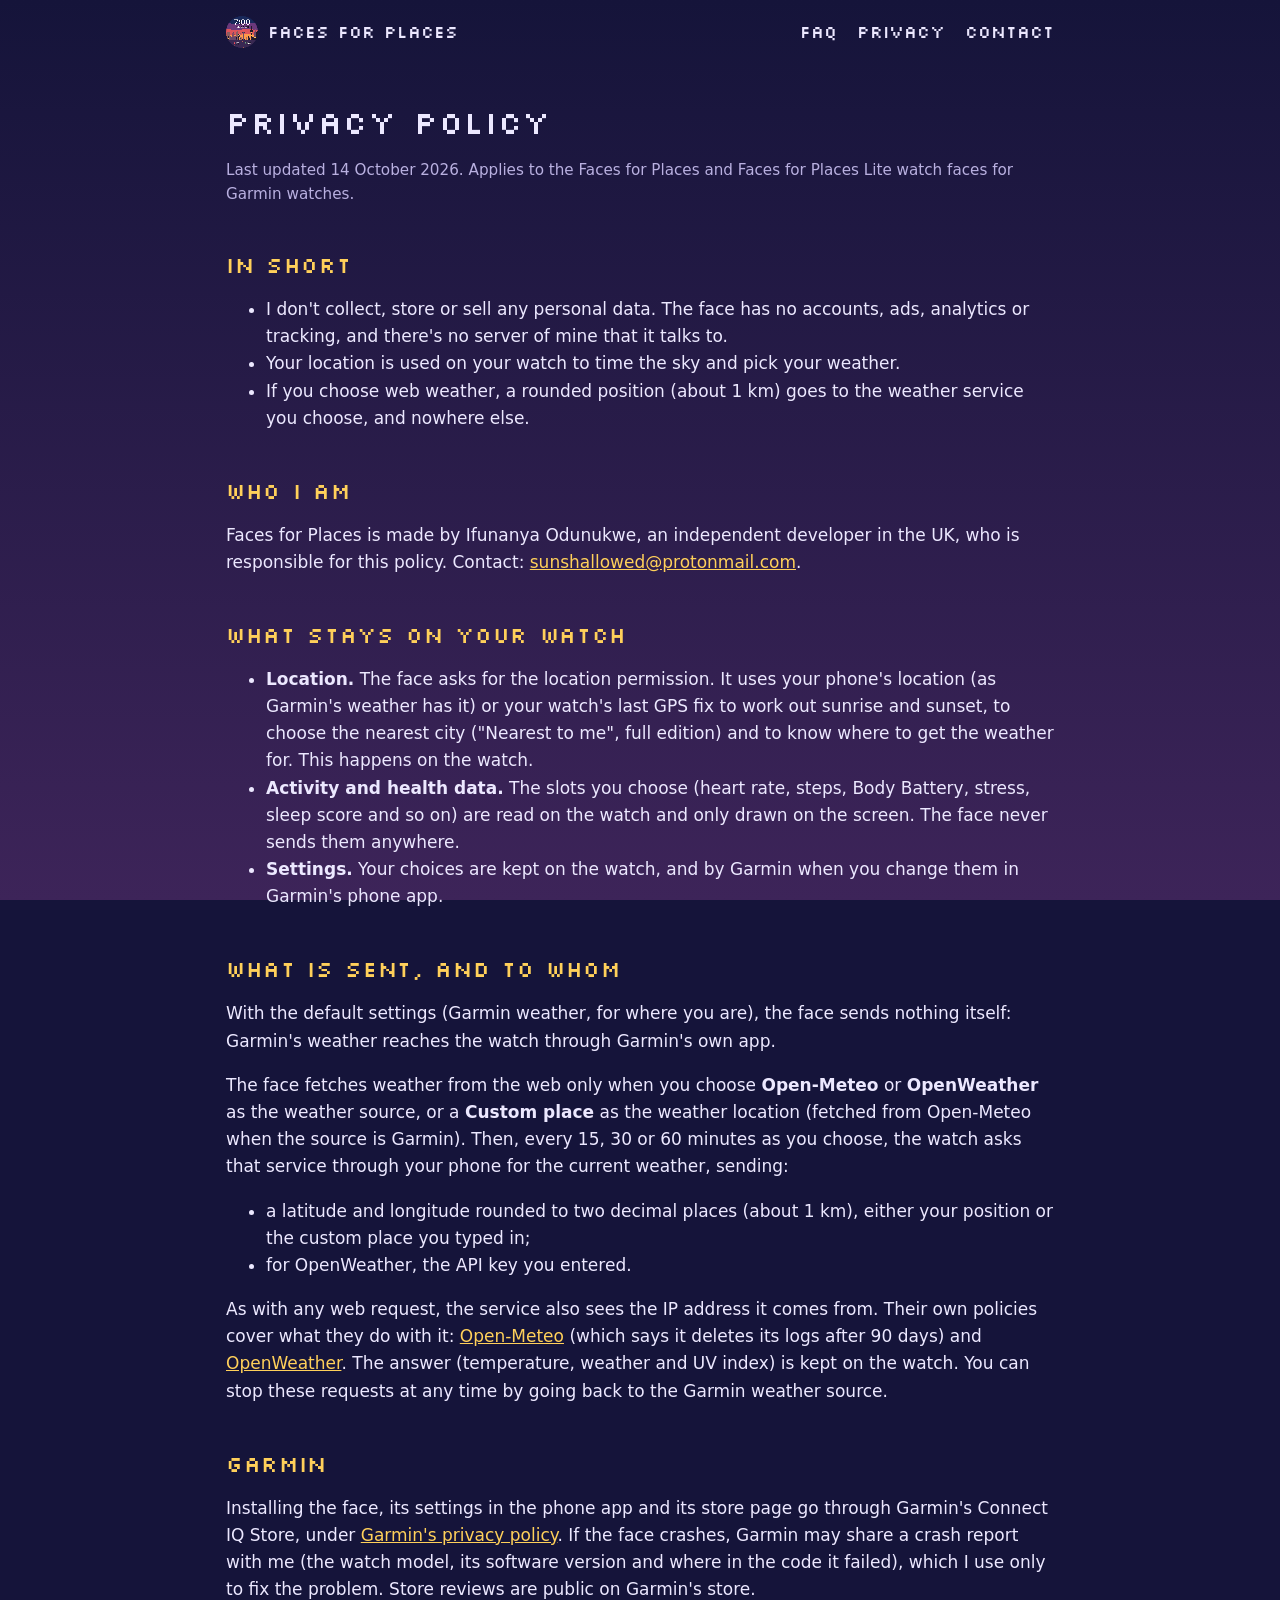
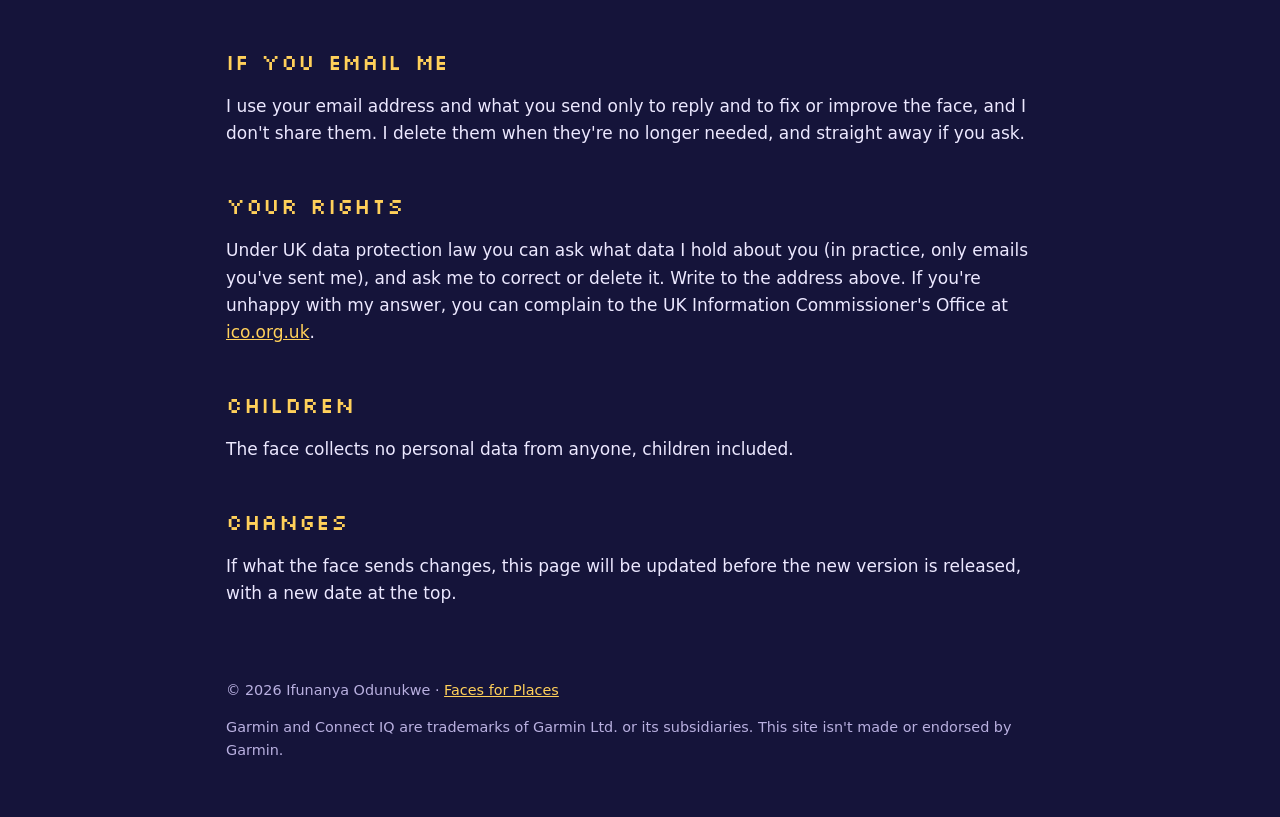
==== privacy.html @ 44ac738c "Website: FAQ and privacy policy for the store listings (site/, GitHub Pages) Co-Authored-By: Claude " ====
<!doctype html>
<html lang="en">
<head>
<meta charset="utf-8">
<meta name="viewport" content="width=device-width, initial-scale=1">
<title>Privacy Policy · Faces for Places</title>
<meta name="description" content="Privacy policy for the Faces for Places and Faces for Places Lite watch faces.">
<link rel="icon" href="img/cover.png">
<link rel="preconnect" href="https://fonts.googleapis.com">
<link rel="preconnect" href="https://fonts.gstatic.com" crossorigin>
<link href="https://fonts.googleapis.com/css2?family=Silkscreen&display=swap" rel="stylesheet">
<link rel="stylesheet" href="style.css">
</head>
<body>
<header>
  <nav>
    <a class="home" href="./"><img src="img/cover.png" alt="">Faces for Places</a>
    <a href="./#faq">FAQ</a>
    <a href="privacy.html">Privacy</a>
    <a href="./#contact">Contact</a>
  </nav>
</header>

<main>
  <h1>Privacy policy</h1>
  <p class="note">Last updated 14 October 2026. Applies to the Faces for Places and Faces for Places Lite watch
    faces for Garmin watches.</p>

  <h2>In short</h2>
  <ul>
    <li>I don't collect, store or sell any personal data. The face has no accounts, ads, analytics or tracking,
      and there's no server of mine that it talks to.</li>
    <li>Your location is used on your watch to time the sky and pick your weather.</li>
    <li>If you choose web weather, a rounded position (about 1 km) goes to the weather service you choose, and
      nowhere else.</li>
  </ul>

  <h2>Who I am</h2>
  <p>Faces for Places is made by Ifunanya Odunukwe, an independent developer in the UK, who is responsible for this
    policy. Contact: <a href="mailto:sunshallowed@protonmail.com">sunshallowed@protonmail.com</a>.</p>

  <h2>What stays on your watch</h2>
  <ul>
    <li><b>Location.</b> The face asks for the location permission. It uses your phone's location (as Garmin's
      weather has it) or your watch's last GPS fix to work out sunrise and sunset, to choose the nearest city
      ("Nearest to me", full edition) and to know where to get the weather for. This happens on the watch.</li>
    <li><b>Activity and health data.</b> The slots you choose (heart rate, steps, Body Battery, stress, sleep score
      and so on) are read on the watch and only drawn on the screen. The face never sends them anywhere.</li>
    <li><b>Settings.</b> Your choices are kept on the watch, and by Garmin when you change them in Garmin's phone
      app.</li>
  </ul>

  <h2>What is sent, and to whom</h2>
  <p>With the default settings (Garmin weather, for where you are), the face sends nothing itself: Garmin's weather
    reaches the watch through Garmin's own app.</p>
  <p>The face fetches weather from the web only when you choose <b>Open-Meteo</b> or <b>OpenWeather</b> as the
    weather source, or a <b>Custom place</b> as the weather location (fetched from Open-Meteo when the source is Garmin). Then, every 15, 30 or
    60 minutes as you choose, the watch asks that service through your phone for the current weather, sending:</p>
  <ul>
    <li>a latitude and longitude rounded to two decimal places (about 1 km), either your position or the custom
      place you typed in;</li>
    <li>for OpenWeather, the API key you entered.</li>
  </ul>
  <p>As with any web request, the service also sees the IP address it comes from. Their own policies cover what they
    do with it:
    <a href="https://open-meteo.com/en/terms">Open-Meteo</a> (which says it deletes its logs after 90 days) and
    <a href="https://openweather.co.uk/privacy-policy">OpenWeather</a>. The answer (temperature, weather and UV
    index) is kept on the watch. You can stop these requests at any time by going back to the Garmin weather
    source.</p>

  <h2>Garmin</h2>
  <p>Installing the face, its settings in the phone app and its store page go through Garmin's Connect IQ Store,
    under <a href="https://www.garmin.com/en-GB/privacy/connect/">Garmin's privacy policy</a>. If the face crashes,
    Garmin may share a crash report with me (the watch model, its software version and where in the code it
    failed), which I use only to fix the problem. Store reviews are public on Garmin's store.</p>

  <h2>If you email me</h2>
  <p>I use your email address and what you send only to reply and to fix or improve the face, and I don't share
    them. I delete them when they're no longer needed, and straight away if you ask.</p>

  <h2>Your rights</h2>
  <p>Under UK data protection law you can ask what data I hold about you (in practice, only emails you've sent me),
    and ask me to correct or delete it. Write to the address above. If you're unhappy with my answer, you can
    complain to the UK Information Commissioner's Office at <a href="https://ico.org.uk/">ico.org.uk</a>.</p>

  <h2>Children</h2>
  <p>The face collects no personal data from anyone, children included.</p>

  <h2>Changes</h2>
  <p>If what the face sends changes, this page will be updated before the new version is released, with a new date
    at the top.</p>
</main>

<footer>
  <p>© 2026 Ifunanya Odunukwe · <a href="./">Faces for Places</a></p>
  <p>Garmin and Connect IQ are trademarks of Garmin Ltd. or its subsidiaries. This site isn't made or endorsed by Garmin.</p>
</footer>
</body>
</html>
---- style.css ----
:root {
  --night: #15143a;
  --dusk: #3d2459;
  --text: #ece8ff;
  --muted: #b9b0e0;
  --accent: #ffd05a;
  --link: #ffd05a;
  --card: rgba(255, 255, 255, 0.06);
  --line: rgba(255, 255, 255, 0.14);
}

* { box-sizing: border-box; }

html { background: var(--night); }

body {
  margin: 0;
  min-height: 100vh;
  color: var(--text);
  background: linear-gradient(180deg, var(--night) 0%, var(--dusk) 100%) fixed;
  font: 17px/1.6 system-ui, -apple-system, "Segoe UI", Roboto, sans-serif;
}

main, header, footer { max-width: 860px; margin: 0 auto; padding: 0 16px; }

h1, h2, h3, .pixel {
  font-family: "Silkscreen", monospace;
  font-weight: 400;
  letter-spacing: 0.03em;
  line-height: 1.25;
}
h1 { font-size: 2rem; margin: 1.2em 0 0.4em; }
h2 { font-size: 1.4rem; margin: 2em 0 0.6em; color: var(--accent); }
h3 { font-size: 1.05rem; margin: 1.4em 0 0.3em; }

a { color: var(--link); }
a:hover { text-decoration-thickness: 2px; }

img { max-width: 100%; height: auto; display: block; image-rendering: pixelated; }

nav {
  display: flex; gap: 20px; flex-wrap: wrap; align-items: center;
  padding: 16px 0; font-family: "Silkscreen", monospace;
}
nav a { color: var(--text); text-decoration: none; }
nav a:hover { color: var(--accent); }
nav .home { margin-right: auto; display: flex; align-items: center; gap: 10px; }
nav .home img { width: 32px; height: 32px; border-radius: 50%; }
@media (max-width: 560px) {
  nav { gap: 8px 20px; }
  nav .home { flex-basis: 100%; }
}

.hero { border-radius: 12px; margin: 8px 0 20px; }
.lead { font-size: 1.2rem; color: var(--muted); }

.cta {
  display: inline-block; margin: 8px 0; padding: 12px 20px; border-radius: 8px;
  background: var(--accent); color: var(--night); text-decoration: none;
  font-family: "Silkscreen", monospace;
}
.cta[aria-disabled="true"] { opacity: 0.85; cursor: default; }

.gallery { display: grid; grid-template-columns: repeat(auto-fit, minmax(180px, 1fr)); gap: 16px; }
.gallery figure { margin: 0; }
.gallery img { width: 100%; border-radius: 50%; }
.gallery figcaption { text-align: center; color: var(--muted); font-size: 0.9rem; margin-top: 6px; }

.wide { border-radius: 12px; margin: 12px 0; }

.cards { display: grid; grid-template-columns: repeat(auto-fit, minmax(240px, 1fr)); gap: 16px; }
.card { background: var(--card); border: 1px solid var(--line); border-radius: 12px; padding: 4px 20px 12px; }
.card h3 { color: var(--accent); }

details { border-bottom: 1px solid var(--line); padding: 10px 0; }
summary { cursor: pointer; font-weight: 600; }
details p, details ul { margin: 8px 0 4px; color: var(--text); }

.note { color: var(--muted); font-size: 0.95rem; }

footer { padding: 40px 16px; color: var(--muted); font-size: 0.9rem; }
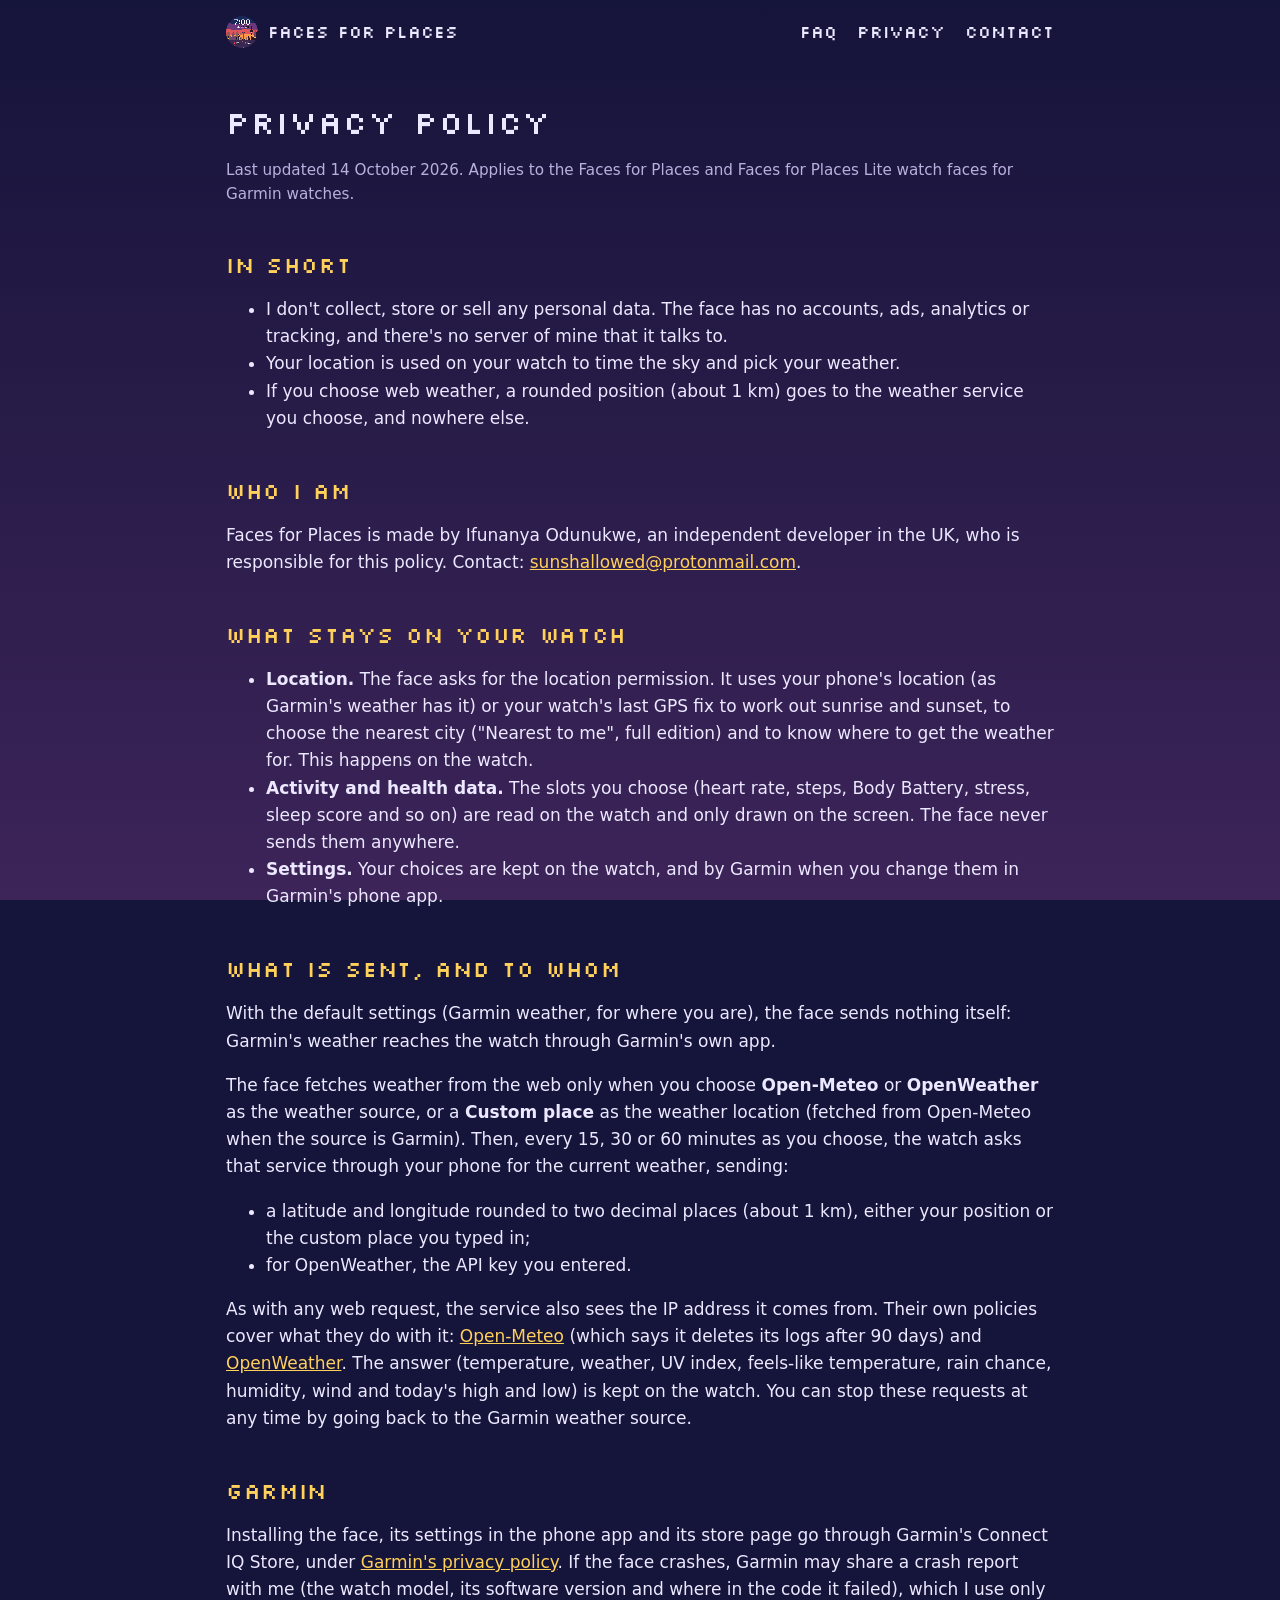
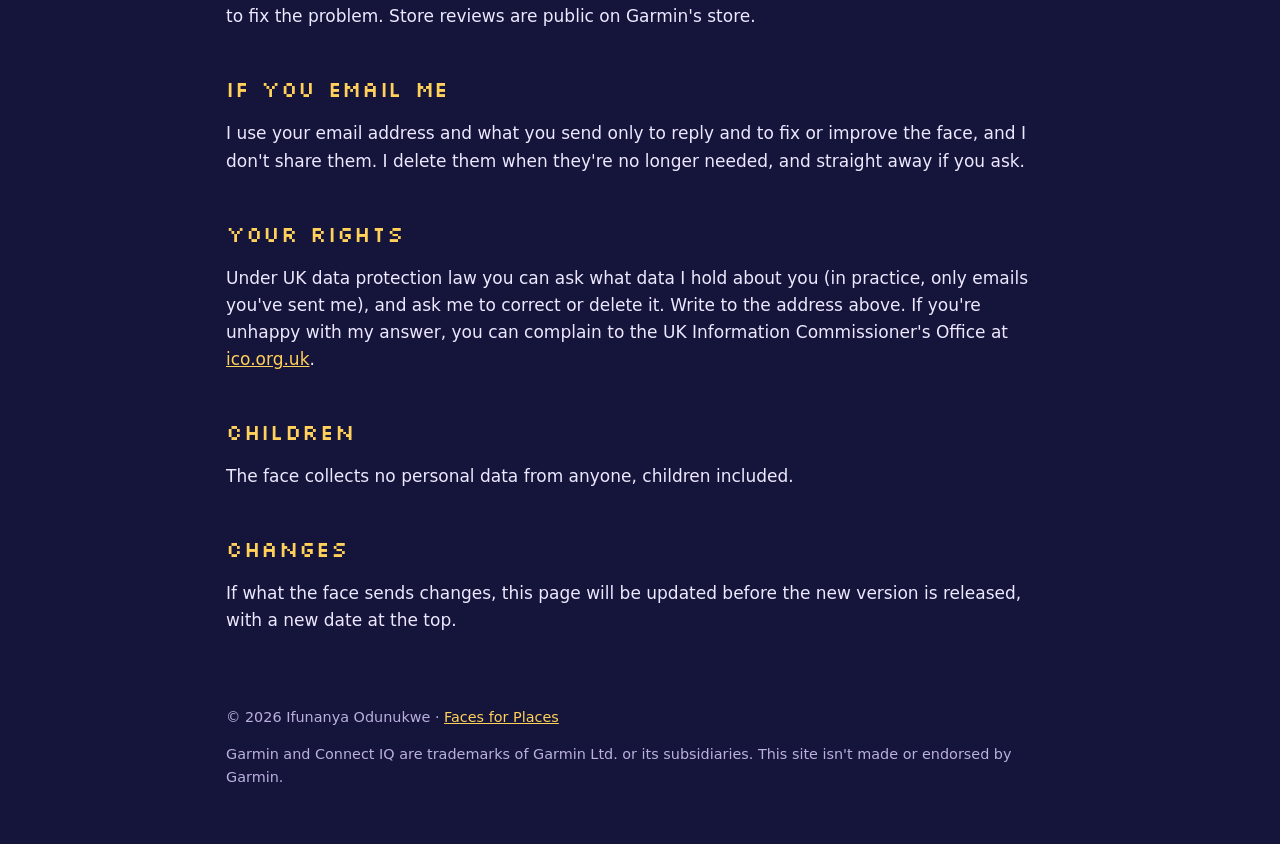
==== commit 3d677f23: "﻿Weather stat slots: feels like, high/low, rain chance, humidity, wind Five new slot options, groupe" ====
--- a/privacy.html
+++ b/privacy.html
@@ -9,7 +9,7 @@
 <link rel="preconnect" href="https://fonts.googleapis.com">
 <link rel="preconnect" href="https://fonts.gstatic.com" crossorigin>
 <link href="https://fonts.googleapis.com/css2?family=Silkscreen&display=swap" rel="stylesheet">
-<link rel="stylesheet" href="style.css">
+<link rel="stylesheet" href="style.css?v=2">
 </head>
 <body>
 <header>
@@ -64,8 +64,8 @@
   <p>As with any web request, the service also sees the IP address it comes from. Their own policies cover what they
     do with it:
     <a href="https://open-meteo.com/en/terms">Open-Meteo</a> (which says it deletes its logs after 90 days) and
-    <a href="https://openweather.co.uk/privacy-policy">OpenWeather</a>. The answer (temperature, weather and UV
-    index) is kept on the watch. You can stop these requests at any time by going back to the Garmin weather
+    <a href="https://openweather.co.uk/privacy-policy">OpenWeather</a>. The answer (temperature, weather, UV
+    index, feels-like temperature, rain chance, humidity, wind and today's high and low) is kept on the watch. You can stop these requests at any time by going back to the Garmin weather
     source.</p>
 
   <h2>Garmin</h2>
--- a/style.css
+++ b/style.css
@@ -59,7 +59,7 @@
   background: var(--accent); color: var(--night); text-decoration: none;
   font-family: "Silkscreen", monospace;
 }
-.cta[aria-disabled="true"] { opacity: 0.85; cursor: default; }
+.cta.soon { background: transparent; color: var(--accent); border: 2px solid var(--accent); cursor: default; }
 
 .gallery { display: grid; grid-template-columns: repeat(auto-fit, minmax(180px, 1fr)); gap: 16px; }
 .gallery figure { margin: 0; }
@@ -67,6 +67,38 @@
 .gallery figcaption { text-align: center; color: var(--muted); font-size: 0.9rem; margin-top: 6px; }
 
 .wide { border-radius: 12px; margin: 12px 0; }
+
+.cities { display: grid; grid-template-columns: repeat(auto-fit, minmax(220px, 1fr)); gap: 24px 20px; }
+.cities figure { margin: 0; }
+.cities img, .cities .more { width: 100%; aspect-ratio: 1; border-radius: 50%; }
+.cities .more {
+  display: flex; align-items: center; justify-content: center; text-align: center;
+  border: 3px dashed var(--accent); color: var(--accent);
+  font-family: "Silkscreen", monospace; font-size: 1.4rem; line-height: 1.3;
+}
+.cities figcaption { color: var(--muted); font-size: 0.92rem; margin-top: 10px; }
+.cities figcaption b {
+  display: inline-block; margin-right: 6px; color: var(--text);
+  font-family: "Silkscreen", monospace; font-weight: 400; font-size: 1.05rem;
+}
+.cities .desc { display: block; margin-top: 2px; }
+@media (max-width: 560px) {
+  .cities, .gallery { grid-template-columns: 1fr 1fr; gap: 20px 12px; }
+  .cities .more { font-size: 1rem; }
+  .cities figcaption { font-size: 0.85rem; }
+}
+.badge {
+  display: inline-block; margin-bottom: 4px; padding: 0 8px; border-radius: 99px; vertical-align: 2px;
+  border: 1px solid var(--accent); color: var(--accent); font-size: 0.75rem; white-space: nowrap;
+}
+.badge.free { background: var(--accent); color: var(--night); }
+
+.features { columns: 2 300px; column-gap: 32px; padding-left: 1.2em; margin: 24px 0 0; }
+.features li { margin-bottom: 8px; break-inside: avoid; }
+.features b { color: var(--accent); font-weight: 600; }
+
+.card .price { margin: 0 0 6px; color: var(--muted); }
+.card ul { padding-left: 1.2em; margin: 0 0 8px; }
 
 .cards { display: grid; grid-template-columns: repeat(auto-fit, minmax(240px, 1fr)); gap: 16px; }
 .card { background: var(--card); border: 1px solid var(--line); border-radius: 12px; padding: 4px 20px 12px; }
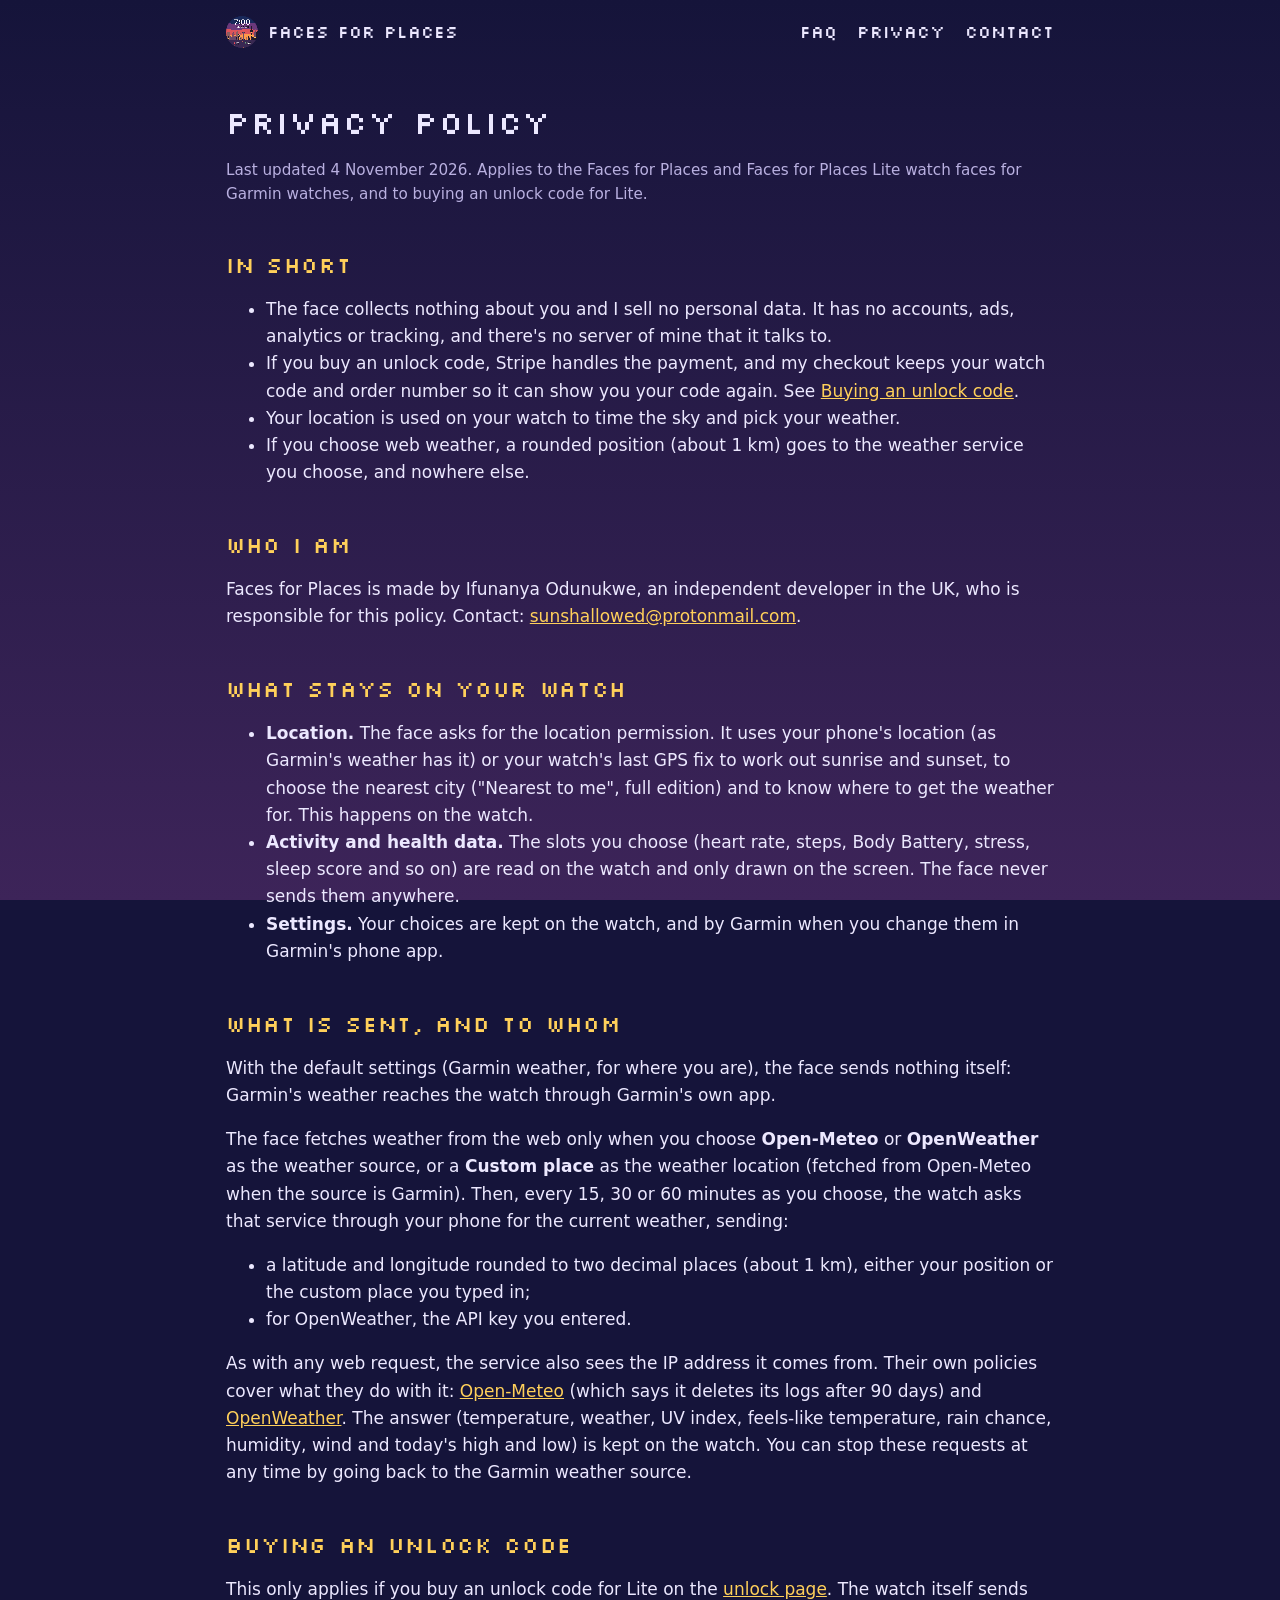
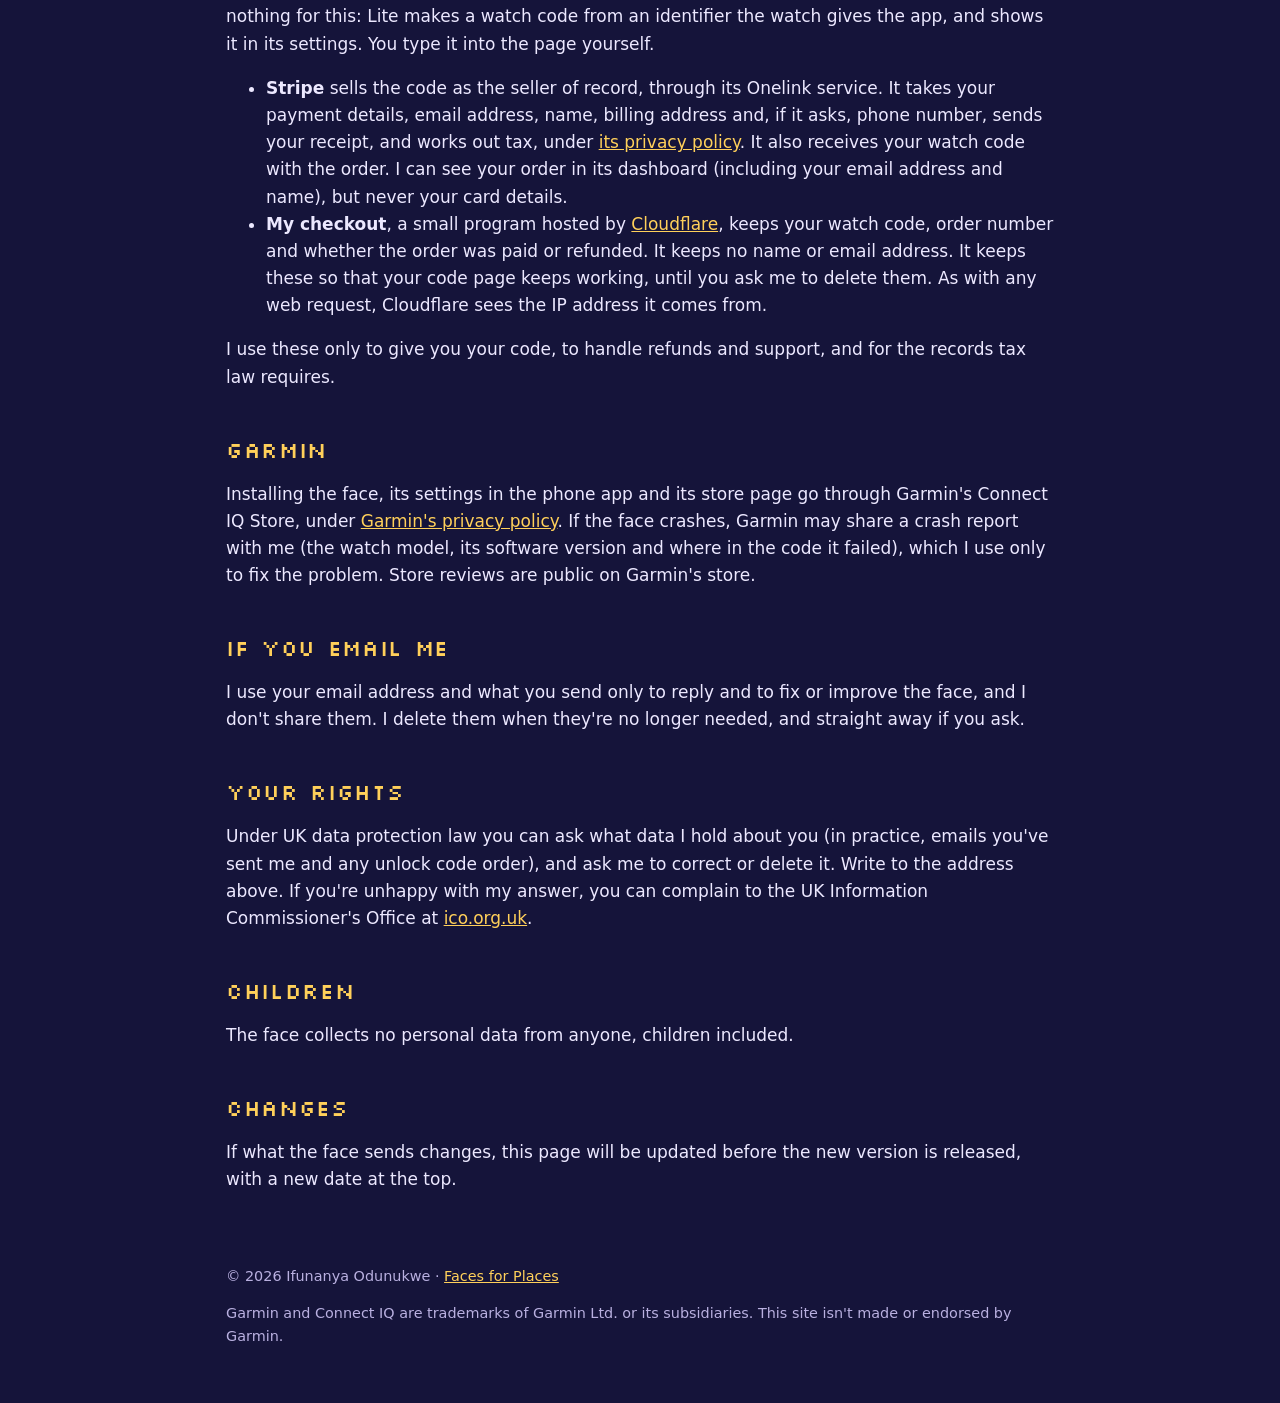
==== commit 71683557: "﻿Unlock Worker: sandbox price, KV namespace and the Worker's address The deployed Worker's settings," ====
--- a/privacy.html
+++ b/privacy.html
@@ -9,7 +9,7 @@
 <link rel="preconnect" href="https://fonts.googleapis.com">
 <link rel="preconnect" href="https://fonts.gstatic.com" crossorigin>
 <link href="https://fonts.googleapis.com/css2?family=Silkscreen&display=swap" rel="stylesheet">
-<link rel="stylesheet" href="style.css?v=2">
+<link rel="stylesheet" href="style.css?v=3">
 </head>
 <body>
 <header>
@@ -23,13 +23,15 @@
 
 <main>
   <h1>Privacy policy</h1>
-  <p class="note">Last updated 14 October 2026. Applies to the Faces for Places and Faces for Places Lite watch
-    faces for Garmin watches.</p>
+  <p class="note">Last updated 4 November 2026. Applies to the Faces for Places and Faces for Places Lite watch
+    faces for Garmin watches, and to buying an unlock code for Lite.</p>
 
   <h2>In short</h2>
   <ul>
-    <li>I don't collect, store or sell any personal data. The face has no accounts, ads, analytics or tracking,
-      and there's no server of mine that it talks to.</li>
+    <li>The face collects nothing about you and I sell no personal data. It has no accounts, ads, analytics or
+      tracking, and there's no server of mine that it talks to.</li>
+    <li>If you buy an unlock code, Stripe handles the payment, and my checkout keeps your watch code and
+      order number so it can show you your code again. See <a href="#unlock">Buying an unlock code</a>.</li>
     <li>Your location is used on your watch to time the sky and pick your weather.</li>
     <li>If you choose web weather, a rounded position (about 1 km) goes to the weather service you choose, and
       nowhere else.</li>
@@ -68,6 +70,24 @@
     index, feels-like temperature, rain chance, humidity, wind and today's high and low) is kept on the watch. You can stop these requests at any time by going back to the Garmin weather
     source.</p>
 
+  <h2 id="unlock">Buying an unlock code</h2>
+  <p>This only applies if you buy an unlock code for Lite on the <a href="unlock.html">unlock page</a>. The watch
+    itself sends nothing for this: Lite makes a watch code from an identifier the watch gives the app, and shows it in
+    its settings. You type it into the page yourself.</p>
+  <ul>
+    <li><b>Stripe</b> sells the code as the seller of record, through its Onelink service. It takes your payment
+      details, email address, name, billing address and, if it asks, phone number, sends your receipt, and works out
+      tax, under <a href="https://stripe.com/privacy">its privacy policy</a>. It also receives your watch code with
+      the order. I can see your order in its dashboard (including your email address and name), but never your card
+      details.</li>
+    <li><b>My checkout</b>, a small program hosted by
+      <a href="https://www.cloudflare.com/privacypolicy/">Cloudflare</a>, keeps your watch code, order number and
+      whether the order was paid or refunded. It keeps no name or email address. It keeps these so that your code
+      page keeps working, until you ask me to delete them. As with any web request, Cloudflare sees the IP
+      address it comes from.</li>
+  </ul>
+  <p>I use these only to give you your code, to handle refunds and support, and for the records tax law requires.</p>
+
   <h2>Garmin</h2>
   <p>Installing the face, its settings in the phone app and its store page go through Garmin's Connect IQ Store,
     under <a href="https://www.garmin.com/en-GB/privacy/connect/">Garmin's privacy policy</a>. If the face crashes,
@@ -79,8 +99,8 @@
     them. I delete them when they're no longer needed, and straight away if you ask.</p>
 
   <h2>Your rights</h2>
-  <p>Under UK data protection law you can ask what data I hold about you (in practice, only emails you've sent me),
-    and ask me to correct or delete it. Write to the address above. If you're unhappy with my answer, you can
+  <p>Under UK data protection law you can ask what data I hold about you (in practice, emails you've sent me and any
+    unlock code order), and ask me to correct or delete it. Write to the address above. If you're unhappy with my answer, you can
     complain to the UK Information Commissioner's Office at <a href="https://ico.org.uk/">ico.org.uk</a>.</p>
 
   <h2>Children</h2>
--- a/style.css
+++ b/style.css
@@ -61,6 +61,14 @@
 }
 .cta.soon { background: transparent; color: var(--accent); border: 2px solid var(--accent); cursor: default; }
 
+button.cta { border: 0; font-size: 1rem; cursor: pointer; }
+.field { display: block; margin: 16px 0 8px; }
+.field input {
+  display: block; width: 100%; max-width: 280px; margin-top: 6px; padding: 10px 12px; border-radius: 8px;
+  border: 1px solid var(--line); background: var(--card); color: var(--text);
+  font: 1.3rem ui-monospace, monospace; letter-spacing: 0.08em; text-transform: uppercase;
+}
+
 .gallery { display: grid; grid-template-columns: repeat(auto-fit, minmax(180px, 1fr)); gap: 16px; }
 .gallery figure { margin: 0; }
 .gallery img { width: 100%; border-radius: 50%; }
